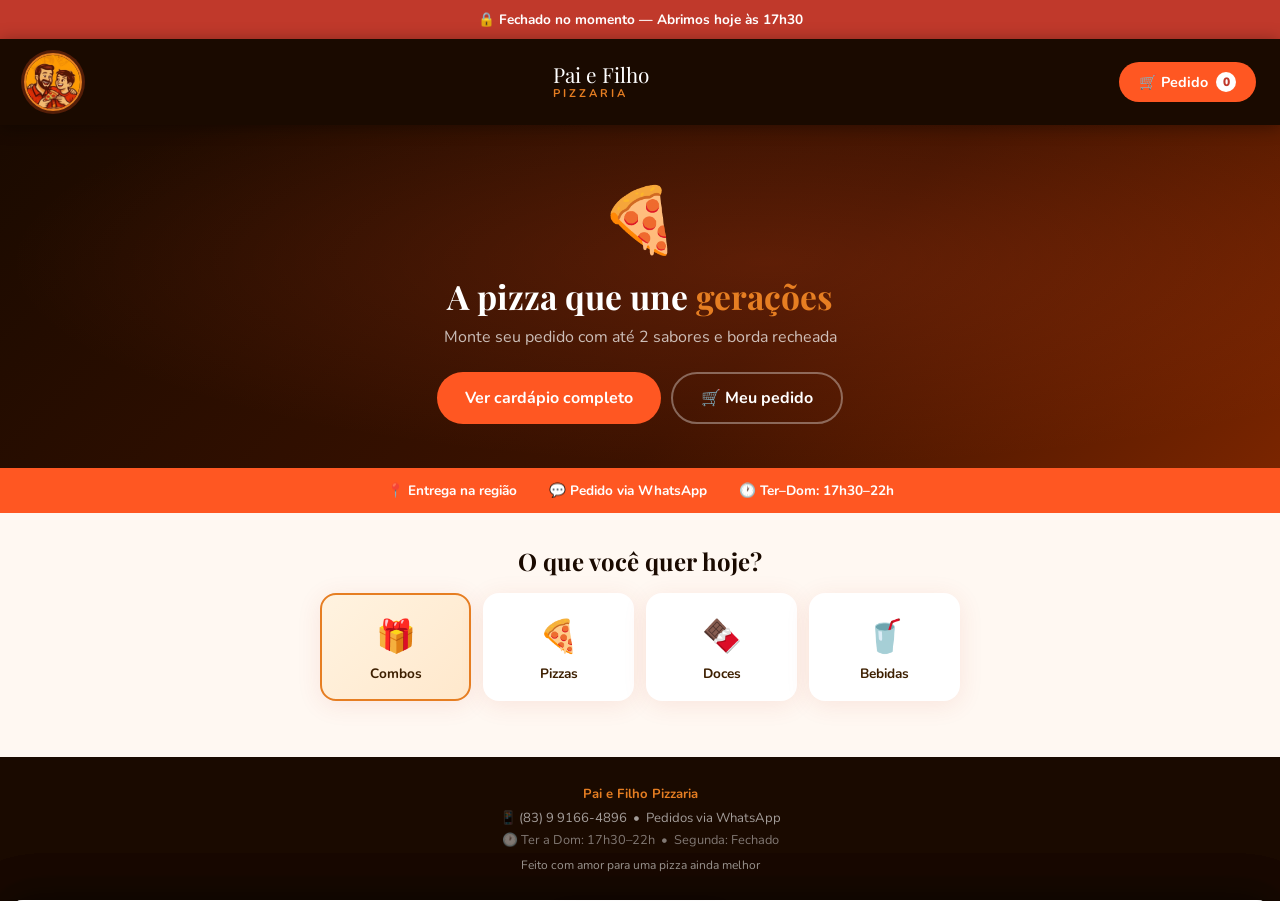
==== src/pages/index.html @ 6d464935 "chore(html): change html index name" ====
<!DOCTYPE html>
<html lang="pt-br">
<head>
  <meta charset="UTF-8" />
  <meta name="viewport" content="width=device-width, initial-scale=1.0"/>
  <title>Pai e Filho Pizzaria</title>
  <link rel="icon" href="../public/logo_pizzaria.jpeg" type="image/jpeg">
  <link href="https://fonts.googleapis.com/css2?family=Playfair+Display:wght@700;900&family=Nunito:wght@400;600;700&display=swap" rel="stylesheet"/>
  <link rel="stylesheet" href="../style/style.css">
</head>
<body>

  <!-- BANNER DE HORÁRIO -->
  <div id="horarioBanner" class="horario-banner"></div>

  <!-- CABEÇALHO -->
  <header>
    <div class="header-logo">
      <div class="logo-circle">
        <img src="../public/logo_pizzaria.jpeg" alt="Pai e Filho Pizzaria">
      </div>
    </div>
      <div class="header-title">
        Pai e Filho
        <span>Pizzaria</span>
      </div>
    </div>
    <button class="carrinho-btn" onclick="abrirCarrinho()">
      🛒 Pedido
      <div id="badge">0</div>
    </button>
  </header>

  <!-- DESTAQUE / BANNER PRINCIPAL -->
  <section class="hero">
    <span class="hero-emoji">🍕</span>
    <h2>A pizza que une <em>gerações</em></h2>
    <p>Monte seu pedido com até 2 sabores e borda recheada</p>
    <div class="hero-btns">
      <button class="hero-btn" onclick="irParaCategorias()">Ver cardápio completo</button>
      <button class="hero-btn outline" onclick="abrirCarrinho()">🛒 Meu pedido</button>
    </div>
  </section>

  <!-- FAIXA DE INFORMAÇÕES -->
  <div class="info-banner">
    <span>📍 Entrega na região</span>
    <span>💬 Pedido via WhatsApp</span>
    <span>🕐 Ter–Dom: 17h30–22h</span>
  </div>

  <!-- CATEGORIAS -->
  <h2 class="sec-title" id="sec-cat">O que você quer hoje?</h2>
  <div class="categorias">
    <div class="cat-card" id="cat-combo" onclick="ativarCat('combo')">
      <span class="cat-emoji">🎁</span>
      Combos
    </div>
    <div class="cat-card" id="cat-pizza" onclick="ativarCat('pizza')">
      <span class="cat-emoji">🍕</span>
      Pizzas
    </div>
    <div class="cat-card" id="cat-doce" onclick="ativarCat('doce')">
      <span class="cat-emoji">🍫</span>
      Doces
    </div>
    <div class="cat-card" id="cat-bebida" onclick="ativarCat('bebida')">
      <span class="cat-emoji">🥤</span>
      Bebidas
    </div>
  </div>

  <!-- FILTROS DE SUBCATEGORIA -->
  <div class="filtros" id="filtros" style="display:none;">
    <button class="filtro-btn ativo" id="f-todos" onclick="filtrar('todos')">Todos</button>
    <button class="filtro-btn" id="f-tradicionais" onclick="filtrar('tradicionais')">Tradicionais</button>
    <button class="filtro-btn" id="f-especiais" onclick="filtrar('especiais')">Especiais</button>
  </div>

  <!-- CARDÁPIO -->
  <div id="cardapio"></div>

  <!-- MODAL MONTAR PIZZA -->
  <div class="modal-overlay" id="modalOverlay" onclick="fecharModal()"></div>
  <div id="modalPizza">
    <div class="modal-handle"></div>
    <div class="modal-header">
      <h2>🍕 Montar Pizza</h2>
      <button class="fechar-btn" onclick="fecharModal()">✕</button>
    </div>
    <div class="modal-body">

      <!-- TAMANHO -->
      <div class="modal-section">
        <h3>Tamanho</h3>
        <div class="tam-grid">
          <button class="tam-btn ativo" id="tam-P" onclick="escolherTamanho('P', this)">
            🍕 Pequena<br><span>R$ base</span>
          </button>
          <button class="tam-btn" id="tam-G" onclick="escolherTamanho('G', this)">
            🍕 Grande<br><span>R$ base</span>
          </button>
        </div>
      </div>

      <!-- SABORES -->
      <div class="modal-section">
        <h3>Sabores <span class="hint">Escolha até 2</span></h3>
        <p id="saboresSelecionados" class="sabores-info">Nenhum sabor selecionado</p>
        <div id="listaSabores" class="sabores-lista"></div>
      </div>

      <!-- BORDA RECHEADA -->
      <div class="modal-section">
        <h3>Borda recheada</h3>
        <div class="borda-grid" id="bordaGrid">
          <button class="borda-btn ativo" onclick="escolherBordaModal('Sem borda', 0, this)">Sem borda</button>
          <button class="borda-btn" onclick="escolherBordaModal('Requeijão', null, this)">Requeijão</button>
          <button class="borda-btn" onclick="escolherBordaModal('Cheddar', null, this)">Cheddar</button>
          <button class="borda-btn" onclick="escolherBordaModal('Chocolate Branco', null, this)">Choc. Branco</button>
          <button class="borda-btn" onclick="escolherBordaModal('Chocolate ao Leite', null, this)">Choc. Leite</button>
        </div>
        <p id="bordaModalInfo" class="borda-info">✅ Sem borda</p>
      </div>

      <!-- ADICIONAIS -->
      <div class="modal-section">
        <h3>Adicionais <span class="hint">1x cada • verduras grátis</span></h3>
        <div class="adicionais-grid" id="adicionaisGrid"></div>
        <p id="adicionaisInfo" class="borda-info"></p>
      </div>

      <!-- RESUMO DO PEDIDO -->
      <div class="modal-resumo" id="modalResumo">
        <span>Selecione sabor e tamanho</span>
        <span id="modalPreco">R$ 0,00</span>
      </div>

      <button class="confirmar-btn" onclick="confirmarPizza()">✅ Adicionar ao Pedido</button>
    </div>
  </div>

  <!-- MODAL COMBO -->
  <div class="modal-overlay" id="modalComboOverlay" onclick="fecharModalCombo()"></div>
  <div id="modalCombo">
    <div class="modal-handle"></div>
    <div class="modal-header">
      <h2 id="modalComboTitulo">🎁 Montar Combo</h2>
      <button class="fechar-btn" onclick="fecharModalCombo()">✕</button>
    </div>
    <div class="modal-body">
      <div id="modalComboDescricao" class="combo-modal-desc"></div>

      <!-- SELEÇÃO DE PIZZAS DO COMBO -->
      <div id="comboPizzasContainer"></div>

      <!-- BEBIDA DO COMBO (se aplicável) -->
      <div id="comboBebidaContainer" style="display:none;">
        <div class="modal-section">
          <h3>Bebida incluída</h3>
          <div id="comboBebidaOpcoes" class="borda-grid"></div>
        </div>
      </div>

      <!-- RESUMO -->
      <div class="modal-resumo" id="comboResumo">
        <span id="comboResumoTexto">Monte seu combo</span>
        <span id="comboPreco" style="font-size:1.2rem;color:var(--laranja2);font-family:'Playfair Display',serif;">R$ 45,00</span>
      </div>

      <button class="confirmar-btn" onclick="confirmarCombo()">✅ Adicionar Combo ao Pedido</button>
    </div>
  </div>

  <!-- FUNDO ESCURO DO CARRINHO -->
  <div class="overlay" id="overlay" onclick="fecharCarrinho()"></div>

  <!-- GAVETA DO CARRINHO -->
  <div id="drawer">
    <div class="drawer-handle"></div>
    <div class="drawer-header">
      <h2>🛒 Seu Pedido</h2>
      <button class="fechar-btn" onclick="fecharCarrinho()">✕</button>
    </div>
    <ul id="listaPedido">
      <li class="carrinho-vazio">
        <span class="big">🍕</span>
        Seu pedido está vazio.<br>Adicione itens do cardápio!
      </li>
    </ul>
    <div class="drawer-total">
      <span>Total</span>
      <span id="total">R$ 0,00</span>
    </div>
    <button class="wpp-btn" onclick="finalizarPedido()">
      <svg viewBox="0 0 24 24" xmlns="http://www.w3.org/2000/svg">
        <path d="M17.472 14.382c-.297-.149-1.758-.867-2.03-.967-.273-.099-.471-.148-.67.15-.197.297-.767.966-.94 1.164-.173.199-.347.223-.644.075-.297-.15-1.255-.463-2.39-1.475-.883-.788-1.48-1.761-1.653-2.059-.173-.297-.018-.458.13-.606.134-.133.298-.347.446-.52.149-.174.198-.298.298-.497.099-.198.05-.371-.025-.52-.075-.149-.669-1.612-.916-2.207-.242-.579-.487-.5-.669-.51-.173-.008-.371-.01-.57-.01-.198 0-.52.074-.792.372-.272.297-1.04 1.016-1.04 2.479 0 1.462 1.065 2.875 1.213 3.074.149.198 2.096 3.2 5.077 4.487.709.306 1.262.489 1.694.625.712.227 1.36.195 1.871.118.571-.085 1.758-.719 2.006-1.413.248-.694.248-1.289.173-1.413-.074-.124-.272-.198-.57-.347z"/>
        <path d="M12 0C5.373 0 0 5.373 0 12c0 2.117.549 4.107 1.51 5.837L.057 23.882l6.204-1.627A11.94 11.94 0 0012 24c6.627 0 12-5.373 12-12S18.627 0 12 0zm0 21.818a9.818 9.818 0 01-5.006-1.374l-.36-.214-3.724.977.997-3.635-.234-.374A9.818 9.818 0 0112 2.182c5.428 0 9.818 4.39 9.818 9.818S17.428 21.818 12 21.818z"/>
      </svg>
      Finalizar pelo WhatsApp
    </button>
  </div>

  <!-- NOTIFICAÇÃO FLUTUANTE (TOAST) -->
  <div id="toast">✅ Item adicionado!</div>

  <footer>
    <p><strong>Pai e Filho Pizzaria</strong></p>
    <p style="margin-top:6px;">📱 (83) 9 9166-4896 &nbsp;•&nbsp; Pedidos via WhatsApp</p>
    <p style="margin-top:4px; font-size:0.8rem; color:rgba(255,255,255,0.45);">🕐 Ter a Dom: 17h30–22h &nbsp;•&nbsp; Segunda: Fechado</p>
    <p style="margin-top:8px; font-size:0.75rem;">Feito com amor para uma pizza ainda melhor</p>
  </footer>

  <script src="../scripts/script.js"></script>
</body>
</html>
---- src/style/style.css ----
:root {
      --vermelho: #c0392b;
      --laranja: #e67e22;
      --laranja2: #ff5722;
      --creme: #fff8f2;
      --creme2: #ffeedd;
      --escuro: #1a0a00;
      --texto: #3d1f00;
      --cartao: #ffffff;
      --sombra: 0 4px 24px rgba(192,57,43,0.10);
    }

    *, *::before, *::after { margin:0; padding:0; box-sizing:border-box; }

    body {
      background: var(--creme);
      color: var(--texto);
      font-family: 'Nunito', sans-serif;
      min-height: 100vh;
      overflow-x: hidden;
    }

    /* ===== BANNER DE HORÁRIO ===== */
    .horario-banner {
      padding: 10px 20px;
      text-align: center;
      font-size: 0.85rem;
      font-weight: 700;
      font-family: 'Nunito', sans-serif;
      display: flex;
      align-items: center;
      justify-content: center;
      gap: 8px;
      transition: background 0.3s;
    }
    .horario-banner.aberto {
      background: #1a7a3a;
      color: #fff;
    }
    .horario-banner.pre-abertura {
      background: #e67e22;
      color: #fff;
    }
    .horario-banner.fechado {
      background: #c0392b;
      color: #fff;
    }
    .horario-banner.segunda {
      background: #2c2c2c;
      color: rgba(255,255,255,0.75);
    }
    .horario-banner .pulse {
      display: inline-block;
      width: 8px; height: 8px;
      border-radius: 50%;
      background: #fff;
      animation: piscar 1.2s ease-in-out infinite;
      flex-shrink: 0;
    }
    @keyframes piscar {
      0%,100% { opacity: 1; }
      50% { opacity: 0.2; }
    }

    /* ===== CABEÇALHO ===== */
    header {
      background: var(--escuro);
      padding: 14px 24px;
      display: flex;
      align-items: center;
      justify-content: space-between;
      position: sticky;
      top: 0;
      z-index: 100;
      box-shadow: 0 2px 16px rgba(0,0,0,0.35);
    }

    .header-logo {
      display: flex;
      align-items: center;
      gap: 12px;
    }

    .logo-circle {
      width: 58px;
      height: 58px;
      border-radius: 50%;
      overflow: hidden;
      flex-shrink: 0;
      border: 2px solid var(--laranja);
      box-shadow: 0 0 0 3px rgba(255,87,34,0.25);
    }

    .logo-circle img {
      width: 160%;
      height: 160%;
      object-fit: cover;
      object-position: 30% 5%;
      display: block;
      margin-left: -30%;
    }

    .header-title {
      font-family: 'Playfair Display', serif;
      color: #fff;
      font-size: 1.3rem;
      line-height: 1.1;
    }

    .header-title span {
      display: block;
      font-size: 0.7rem;
      font-family: 'Nunito', sans-serif;
      color: var(--laranja);
      letter-spacing: 3px;
      text-transform: uppercase;
      font-weight: 700;
      margin-top: 2px;
    }

    .carrinho-btn {
      background: var(--laranja2);
      border: none;
      color: white;
      border-radius: 50px;
      padding: 10px 20px;
      font-family: 'Nunito', sans-serif;
      font-weight: 700;
      font-size: 0.9rem;
      cursor: pointer;
      display: flex;
      align-items: center;
      gap: 8px;
      transition: background 0.2s, transform 0.15s;
      position: relative;
    }
    .carrinho-btn:hover { background: var(--vermelho); transform: scale(1.04); }
    #badge {
      background: #fff;
      color: var(--vermelho);
      border-radius: 50%;
      font-size: 0.75rem;
      width: 20px; height: 20px;
      display: flex; align-items: center; justify-content: center;
      font-weight: 900;
    }

    /* ===== DESTAQUE / BANNER PRINCIPAL ===== */
    .hero {
      background: linear-gradient(135deg, #1a0a00 0%, #3d1200 60%, #7a2500 100%);
      padding: 52px 24px 44px;
      text-align: center;
      position: relative;
      overflow: hidden;
    }
    .hero::before {
      content: '';
      position: absolute;
      inset: 0;
      background: radial-gradient(ellipse at 60% 40%, rgba(255,87,34,0.18) 0%, transparent 70%);
    }
    .hero-emoji {
      font-size: 64px;
      display: block;
      margin-bottom: 12px;
      animation: flutuar 3s ease-in-out infinite;
    }
    @keyframes flutuar {
      0%,100% { transform: translateY(0); }
      50% { transform: translateY(-10px); }
    }
    .hero h2 {
      font-family: 'Playfair Display', serif;
      font-size: 2.1rem;
      color: #fff;
      line-height: 1.15;
      position: relative;
    }
    .hero h2 em {
      font-style: normal;
      color: var(--laranja);
    }
    .hero p {
      color: rgba(255,255,255,0.72);
      margin-top: 10px;
      font-size: 1rem;
      position: relative;
    }
    .hero-btns {
      display: flex;
      gap: 10px;
      justify-content: center;
      flex-wrap: wrap;
      margin-top: 24px;
      position: relative;
    }
    .hero-btn {
      background: var(--laranja2);
      color: white;
      border: none;
      border-radius: 50px;
      padding: 13px 28px;
      font-family: 'Nunito', sans-serif;
      font-weight: 700;
      font-size: 1rem;
      cursor: pointer;
      transition: background 0.2s, transform 0.15s;
    }
    .hero-btn:hover { background: var(--vermelho); transform: scale(1.04); }
    .hero-btn.outline {
      background: transparent;
      border: 2px solid rgba(255,255,255,0.35);
      color: white;
    }
    .hero-btn.outline:hover { background: rgba(255,255,255,0.1); }

    /* ===== FAIXA DE INFORMAÇÕES ===== */
    .info-banner {
      background: var(--laranja2);
      color: white;
      display: flex;
      justify-content: center;
      gap: 32px;
      padding: 13px 24px;
      font-size: 0.85rem;
      font-weight: 700;
      flex-wrap: wrap;
    }
    .info-banner span { display: flex; align-items: center; gap: 5px; }

    /* ===== CATEGORIAS ===== */
    .sec-title {
      font-family: 'Playfair Display', serif;
      font-size: 1.5rem;
      color: var(--escuro);
      padding: 32px 20px 0;
      text-align: center;
    }
    .categorias {
      display: grid;
      grid-template-columns: repeat(4, 1fr);
      gap: 12px;
      padding: 16px 20px;
      max-width: 680px;
      margin: 0 auto;
    }
    .cat-card {
      background: var(--cartao);
      border-radius: 16px;
      padding: 20px 10px 16px;
      text-align: center;
      cursor: pointer;
      box-shadow: var(--sombra);
      border: 2px solid transparent;
      transition: border 0.2s, transform 0.15s, box-shadow 0.2s;
      font-weight: 700;
      font-size: 0.85rem;
      color: var(--texto);
    }
    .cat-card:hover, .cat-card.ativo {
      border-color: var(--laranja2);
      transform: translateY(-3px);
      box-shadow: 0 8px 28px rgba(255,87,34,0.18);
      color: var(--laranja2);
    }
    /* destaque especial para combos */
    #cat-combo {
      background: linear-gradient(135deg, #fff3e0 0%, #ffe8cc 100%);
      border-color: var(--laranja);
    }
    #cat-combo:hover, #cat-combo.ativo {
      background: var(--laranja2);
      color: white;
      border-color: var(--laranja2);
    }
    .cat-card .cat-emoji { font-size: 2rem; display: block; margin-bottom: 6px; }

    /* ===== FILTROS DE SUBCATEGORIA ===== */
    .filtros {
      display: flex;
      gap: 8px;
      padding: 0 20px 10px;
      overflow-x: auto;
      scrollbar-width: none;
      max-width: 680px;
      margin: 0 auto;
    }
    .filtros::-webkit-scrollbar { display: none; }
    .filtro-btn {
      background: var(--creme2);
      border: 2px solid transparent;
      border-radius: 50px;
      padding: 7px 18px;
      font-family: 'Nunito', sans-serif;
      font-weight: 700;
      font-size: 0.82rem;
      cursor: pointer;
      white-space: nowrap;
      color: var(--texto);
      transition: all 0.18s;
    }
    .filtro-btn:hover, .filtro-btn.ativo {
      background: var(--laranja2);
      color: white;
      border-color: var(--laranja2);
    }

    /* ===== CARDÁPIO ===== */
    #cardapio {
      display: none;
      padding: 0 20px 20px;
      max-width: 680px;
      margin: 0 auto;
    }
    .item {
      background: var(--cartao);
      border-radius: 14px;
      padding: 16px;
      margin-top: 10px;
      display: flex;
      align-items: center;
      justify-content: space-between;
      gap: 12px;
      box-shadow: var(--sombra);
      transition: box-shadow 0.2s, transform 0.15s;
      animation: aparecer 0.3s ease both;
    }
    @keyframes aparecer {
      from { opacity:0; transform: translateY(12px); }
      to   { opacity:1; transform: translateY(0); }
    }
    .item:hover { box-shadow: 0 6px 24px rgba(255,87,34,0.13); transform: translateY(-2px); }
    .item-info p {
      font-weight: 700;
      font-size: 0.97rem;
      color: var(--escuro);
    }
    .item-info small {
      display: block;
      color: #888;
      font-size: 0.78rem;
      margin-top: 3px;
      line-height: 1.35;
    }
    .item-info .precos {
      margin-top: 6px;
      display: flex;
      gap: 8px;
    }
    .preco-tag {
      background: var(--creme2);
      color: var(--vermelho);
      font-weight: 700;
      font-size: 0.8rem;
      border-radius: 8px;
      padding: 3px 10px;
      cursor: pointer;
      border: 2px solid transparent;
      font-family: 'Nunito', sans-serif;
      transition: all 0.15s;
    }
    .preco-tag:hover {
      background: var(--laranja2);
      color: white;
      border-color: var(--laranja2);
      transform: scale(1.06);
    }
    .item-add {
      background: var(--laranja2);
      color: white;
      border: none;
      border-radius: 50px;
      padding: 9px 18px;
      font-family: 'Nunito', sans-serif;
      font-weight: 700;
      font-size: 0.85rem;
      cursor: pointer;
      white-space: nowrap;
      flex-shrink: 0;
      transition: background 0.2s, transform 0.15s;
    }
    .item-add:hover { background: var(--vermelho); transform: scale(1.06); }

    /* ===== CARDS DE COMBO ===== */
    .combo-grid {
      display: flex;
      flex-direction: column;
      gap: 14px;
      padding: 12px 0 20px;
    }
    .combo-card {
      background: var(--cartao);
      border-radius: 18px;
      overflow: hidden;
      box-shadow: var(--sombra);
      border: 2px solid transparent;
      transition: border 0.2s, transform 0.15s, box-shadow 0.2s;
      animation: aparecer 0.3s ease both;
      display: flex;
      flex-direction: column;
    }
    .combo-card:hover {
      border-color: var(--laranja2);
      transform: translateY(-2px);
      box-shadow: 0 8px 28px rgba(255,87,34,0.2);
    }
    .combo-img-wrapper {
      width: 100%;
      height: 160px;
      overflow: hidden;
      background: linear-gradient(135deg, #3d1200 0%, #7a2500 100%);
      position: relative;
      display: flex;
      align-items: center;
      justify-content: center;
    }
    .combo-img-emoji {
      font-size: 72px;
      position: relative;
      z-index: 1;
    }
    .combo-img-overlay {
      position: absolute;
      inset: 0;
      background: radial-gradient(ellipse at 50% 50%, rgba(255,87,34,0.15) 0%, transparent 70%);
    }
    .combo-badge {
      position: absolute;
      top: 12px;
      right: 12px;
      background: var(--laranja2);
      color: white;
      font-size: 0.72rem;
      font-weight: 700;
      padding: 4px 10px;
      border-radius: 50px;
      font-family: 'Nunito', sans-serif;
      z-index: 2;
    }
    .combo-body {
      padding: 16px;
      display: flex;
      justify-content: space-between;
      align-items: flex-start;
      gap: 12px;
    }
    .combo-info h3 {
      font-family: 'Playfair Display', serif;
      font-size: 1.1rem;
      color: var(--escuro);
      margin-bottom: 6px;
    }
    .combo-itens {
      list-style: none;
      padding: 0;
      margin: 0;
    }
    .combo-itens li {
      font-size: 0.82rem;
      color: #666;
      font-weight: 600;
      padding: 2px 0;
      display: flex;
      align-items: center;
      gap: 6px;
    }
    .combo-itens li::before {
      content: '✓';
      color: var(--laranja2);
      font-weight: 900;
      font-size: 0.75rem;
    }
    .combo-preco-area {
      display: flex;
      flex-direction: column;
      align-items: flex-end;
      gap: 8px;
      flex-shrink: 0;
    }
    .combo-preco {
      font-family: 'Playfair Display', serif;
      font-size: 1.4rem;
      color: var(--laranja2);
      font-weight: 700;
      white-space: nowrap;
    }
    .combo-btn {
      background: var(--laranja2);
      color: white;
      border: none;
      border-radius: 50px;
      padding: 9px 18px;
      font-family: 'Nunito', sans-serif;
      font-weight: 700;
      font-size: 0.82rem;
      cursor: pointer;
      white-space: nowrap;
      transition: background 0.2s, transform 0.15s;
    }
    .combo-btn:hover { background: var(--vermelho); transform: scale(1.04); }

    /* ===== MODAL MONTAR PIZZA ===== */
    .modal-overlay {
      display: none;
      position: fixed;
      inset: 0;
      background: rgba(0,0,0,0.55);
      z-index: 200;
    }
    .modal-overlay.aberto { display: block; }

    #modalPizza, #modalCombo {
      position: fixed;
      bottom: 0; left: 0; right: 0;
      background: white;
      border-radius: 24px 24px 0 0;
      max-height: 90vh;
      overflow-y: auto;
      z-index: 300;
      transform: translateY(100%);
      transition: transform 0.35s cubic-bezier(.4,0,.2,1);
      box-shadow: 0 -8px 40px rgba(0,0,0,0.2);
    }
    #modalPizza.aberto, #modalCombo.aberto { transform: translateY(0); }

    .modal-handle {
      width: 44px; height: 5px;
      background: #ddd;
      border-radius: 4px;
      margin: 14px auto 0;
    }
    .modal-header {
      display: flex;
      align-items: center;
      justify-content: space-between;
      padding: 16px 20px 12px;
      border-bottom: 1px solid #f0ece8;
      position: sticky;
      top: 0;
      background: white;
      z-index: 1;
    }
    .modal-header h2 {
      font-family: 'Playfair Display', serif;
      font-size: 1.2rem;
      color: var(--escuro);
    }
    .fechar-btn {
      background: none;
      border: none;
      font-size: 1.5rem;
      cursor: pointer;
      color: #888;
    }
    .modal-body {
      padding: 0 20px 20px;
    }
    .modal-section {
      margin-top: 20px;
    }
    .modal-section h3 {
      font-family: 'Playfair Display', serif;
      font-size: 1rem;
      color: var(--escuro);
      margin-bottom: 10px;
      display: flex;
      align-items: center;
      gap: 8px;
    }
    .hint {
      font-family: 'Nunito', sans-serif;
      font-size: 0.75rem;
      color: #aaa;
      font-weight: 600;
    }

    /* SELEÇÃO DE TAMANHO */
    .tam-grid {
      display: grid;
      grid-template-columns: 1fr 1fr;
      gap: 10px;
    }
    .tam-btn {
      background: var(--creme2);
      border: 2px solid transparent;
      border-radius: 14px;
      padding: 14px 10px;
      text-align: center;
      font-family: 'Nunito', sans-serif;
      font-weight: 700;
      font-size: 0.9rem;
      cursor: pointer;
      color: var(--texto);
      transition: all 0.18s;
      line-height: 1.6;
    }
    .tam-btn span {
      display: block;
      font-size: 0.78rem;
      color: #999;
      font-weight: 600;
    }
    .tam-btn:hover, .tam-btn.ativo {
      background: var(--laranja2);
      color: white;
      border-color: var(--laranja2);
    }
    .tam-btn.ativo span { color: rgba(255,255,255,0.8); }

    /* LISTA DE SABORES */
    .sabores-info {
      font-size: 0.83rem;
      color: var(--laranja2);
      font-weight: 700;
      margin-bottom: 10px;
      min-height: 20px;
    }
    .sabores-lista {
      display: flex;
      flex-direction: column;
      gap: 6px;
      max-height: 220px;
      overflow-y: auto;
      padding-right: 4px;
    }
    .sabores-lista::-webkit-scrollbar { width: 4px; }
    .sabores-lista::-webkit-scrollbar-track { background: #f0ece8; border-radius: 4px; }
    .sabores-lista::-webkit-scrollbar-thumb { background: var(--laranja); border-radius: 4px; }
    .sabor-item {
      display: flex;
      align-items: center;
      justify-content: space-between;
      background: var(--creme);
      border: 2px solid transparent;
      border-radius: 10px;
      padding: 10px 12px;
      cursor: pointer;
      transition: all 0.15s;
      gap: 8px;
    }
    .sabor-item:hover { border-color: var(--laranja); }
    .sabor-item.selecionado {
      border-color: var(--laranja2);
      background: #fff3e0;
    }
    .sabor-item.desabilitado {
      opacity: 0.4;
      cursor: not-allowed;
    }
    .sabor-nome {
      font-weight: 700;
      font-size: 0.88rem;
      color: var(--escuro);
      flex: 1;
    }
    .sabor-preco {
      font-size: 0.8rem;
      color: var(--vermelho);
      font-weight: 700;
      white-space: nowrap;
    }
    .sabor-check {
      width: 20px; height: 20px;
      border: 2px solid #ddd;
      border-radius: 6px;
      display: flex; align-items: center; justify-content: center;
      font-size: 0.7rem;
      flex-shrink: 0;
      transition: all 0.15s;
    }
    .sabor-item.selecionado .sabor-check {
      background: var(--laranja2);
      border-color: var(--laranja2);
      color: white;
    }

    /* ADICIONAIS */
    .adicionais-grid {
      display: flex;
      flex-wrap: wrap;
      gap: 8px;
    }
    .adicional-btn {
      background: white;
      border: 2px solid #ddd;
      color: var(--texto);
      border-radius: 50px;
      padding: 7px 14px;
      font-family: 'Nunito', sans-serif;
      font-weight: 700;
      font-size: 0.8rem;
      cursor: pointer;
      transition: all 0.15s;
      display: flex;
      align-items: center;
      gap: 5px;
    }
    .adicional-btn .adicional-preco {
      font-size: 0.72rem;
      color: #aaa;
      font-weight: 600;
    }
    .adicional-btn:hover { border-color: var(--laranja); }
    .adicional-btn.selecionado {
      background: var(--laranja2);
      color: white;
      border-color: var(--laranja2);
    }
    .adicional-btn.selecionado .adicional-preco { color: rgba(255,255,255,0.8); }

    /* SELEÇÃO DE BORDA */
    .borda-grid {
      display: flex;
      flex-wrap: wrap;
      gap: 8px;
    }
    .borda-btn {
      background: white;
      border: 2px solid var(--laranja);
      color: var(--texto);
      border-radius: 50px;
      padding: 8px 16px;
      font-family: 'Nunito', sans-serif;
      font-weight: 700;
      font-size: 0.82rem;
      cursor: pointer;
      transition: all 0.15s;
    }
    .borda-btn:hover, .borda-btn.ativo {
      background: var(--laranja2);
      color: white;
      border-color: var(--laranja2);
    }
    .borda-info {
      margin-top: 8px;
      font-size: 0.82rem;
      color: var(--vermelho);
      font-weight: 700;
    }

    /* RESUMO E BOTÃO DE CONFIRMAR */
    .modal-resumo {
      background: var(--creme2);
      border-radius: 12px;
      padding: 14px 16px;
      margin-top: 20px;
      display: flex;
      justify-content: space-between;
      align-items: center;
      font-weight: 700;
      font-size: 0.9rem;
      color: var(--texto);
    }
    #modalPreco {
      font-size: 1.2rem;
      color: var(--laranja2);
      font-family: 'Playfair Display', serif;
    }
    .confirmar-btn {
      display: block;
      width: 100%;
      background: var(--laranja2);
      color: white;
      border: none;
      border-radius: 14px;
      padding: 16px;
      font-family: 'Nunito', sans-serif;
      font-weight: 700;
      font-size: 1rem;
      cursor: pointer;
      margin-top: 12px;
      transition: background 0.2s, transform 0.15s;
      box-shadow: 0 4px 16px rgba(255,87,34,0.3);
    }
    .confirmar-btn:hover { background: var(--vermelho); transform: scale(1.01); }

    /* MODAL COMBO */
    .combo-modal-desc {
      margin-top: 16px;
      background: var(--creme2);
      border-radius: 12px;
      padding: 14px 16px;
      font-size: 0.85rem;
      color: var(--texto);
      font-weight: 600;
      line-height: 1.5;
    }
    .combo-pizza-slot {
      margin-top: 20px;
    }
    .combo-pizza-slot h3 {
      font-family: 'Playfair Display', serif;
      font-size: 1rem;
      color: var(--escuro);
      margin-bottom: 6px;
    }
    .combo-pizza-selecionada {
      font-size: 0.83rem;
      color: var(--laranja2);
      font-weight: 700;
      margin-bottom: 8px;
      min-height: 18px;
    }
    .combo-bebida-selecionada {
      font-size: 0.83rem;
      color: var(--laranja2);
      font-weight: 700;
      margin-top: 8px;
    }

    /* ===== GAVETA DO CARRINHO ===== */
    .overlay {
      display: none;
      position: fixed;
      inset: 0;
      background: rgba(0,0,0,0.5);
      z-index: 200;
    }
    .overlay.aberto { display: block; }

    #drawer {
      position: fixed;
      bottom: 0; left: 0; right: 0;
      background: white;
      border-radius: 24px 24px 0 0;
      padding: 0 0 32px;
      max-height: 85vh;
      overflow-y: auto;
      z-index: 300;
      transform: translateY(100%);
      transition: transform 0.35s cubic-bezier(.4,0,.2,1);
      box-shadow: 0 -8px 40px rgba(0,0,0,0.2);
    }
    #drawer.aberto { transform: translateY(0); }

    .drawer-handle {
      width: 44px; height: 5px;
      background: #ddd;
      border-radius: 4px;
      margin: 14px auto 0;
    }
    .drawer-header {
      display: flex;
      align-items: center;
      justify-content: space-between;
      padding: 16px 20px 10px;
      border-bottom: 1px solid #f0ece8;
    }
    .drawer-header h2 {
      font-family: 'Playfair Display', serif;
      font-size: 1.25rem;
      color: var(--escuro);
    }

    #listaPedido {
      list-style: none;
      padding: 12px 20px;
    }
    #listaPedido li {
      display: flex;
      justify-content: space-between;
      align-items: flex-start;
      padding: 10px 0;
      border-bottom: 1px dashed #f0ece8;
      font-size: 0.9rem;
      color: var(--texto);
      font-weight: 600;
      gap: 8px;
    }
    #listaPedido li .item-desc {
      flex: 1;
      line-height: 1.4;
    }
    #listaPedido li .item-desc small {
      display: block;
      color: #aaa;
      font-size: 0.75rem;
      font-weight: 400;
    }
    #listaPedido li .remover {
      background: none;
      border: none;
      color: #ccc;
      font-size: 1rem;
      cursor: pointer;
      padding: 0 4px;
      transition: color 0.15s;
      flex-shrink: 0;
    }
    #listaPedido li .remover:hover { color: var(--vermelho); }

    .drawer-total {
      padding: 14px 20px;
      display: flex;
      justify-content: space-between;
      align-items: center;
      font-size: 1.1rem;
      font-weight: 700;
      color: var(--escuro);
      font-family: 'Playfair Display', serif;
    }
    .drawer-total span:last-child { color: var(--laranja2); font-size: 1.3rem; }

    .wpp-btn {
      display: flex;
      align-items: center;
      justify-content: center;
      gap: 10px;
      margin: 10px 20px 0;
      background: #25d366;
      color: white;
      border: none;
      border-radius: 14px;
      padding: 16px;
      font-family: 'Nunito', sans-serif;
      font-weight: 700;
      font-size: 1.05rem;
      cursor: pointer;
      width: calc(100% - 40px);
      transition: background 0.2s, transform 0.15s;
      box-shadow: 0 4px 16px rgba(37,211,102,0.3);
    }
    .wpp-btn:hover { background: #1db954; transform: scale(1.02); }
    .wpp-btn svg { width: 22px; height: 22px; fill: white; }

    .carrinho-vazio {
      text-align: center;
      padding: 40px 20px;
      color: #bbb;
      font-size: 0.95rem;
    }
    .carrinho-vazio .big { font-size: 3rem; display: block; margin-bottom: 10px; }

    /* ===== NOTIFICAÇÃO FLUTUANTE (TOAST) ===== */
    #toast {
      position: fixed;
      bottom: 24px;
      left: 50%;
      transform: translateX(-50%) translateY(80px);
      background: var(--escuro);
      color: white;
      padding: 12px 24px;
      border-radius: 50px;
      font-weight: 700;
      font-size: 0.9rem;
      z-index: 500;
      transition: transform 0.3s cubic-bezier(.4,0,.2,1);
      white-space: nowrap;
      box-shadow: 0 4px 20px rgba(0,0,0,0.3);
    }
    #toast.show { transform: translateX(-50%) translateY(0); }

    /* ===== RODAPÉ ===== */
    footer {
      background: var(--escuro);
      color: rgba(255,255,255,0.6);
      text-align: center;
      padding: 28px 20px;
      font-size: 0.82rem;
      margin-top: 40px;
    }
    footer strong { color: var(--laranja); }

    /* ===== RESPONSIVO (TELAS PEQUENAS) ===== */
    @media (max-width: 480px) {
      .hero h2 { font-size: 1.6rem; }
      .categorias { grid-template-columns: repeat(2, 1fr); gap: 8px; }
    }
    @media (max-width: 340px) {
      .categorias { grid-template-columns: repeat(2, 1fr); }
    }
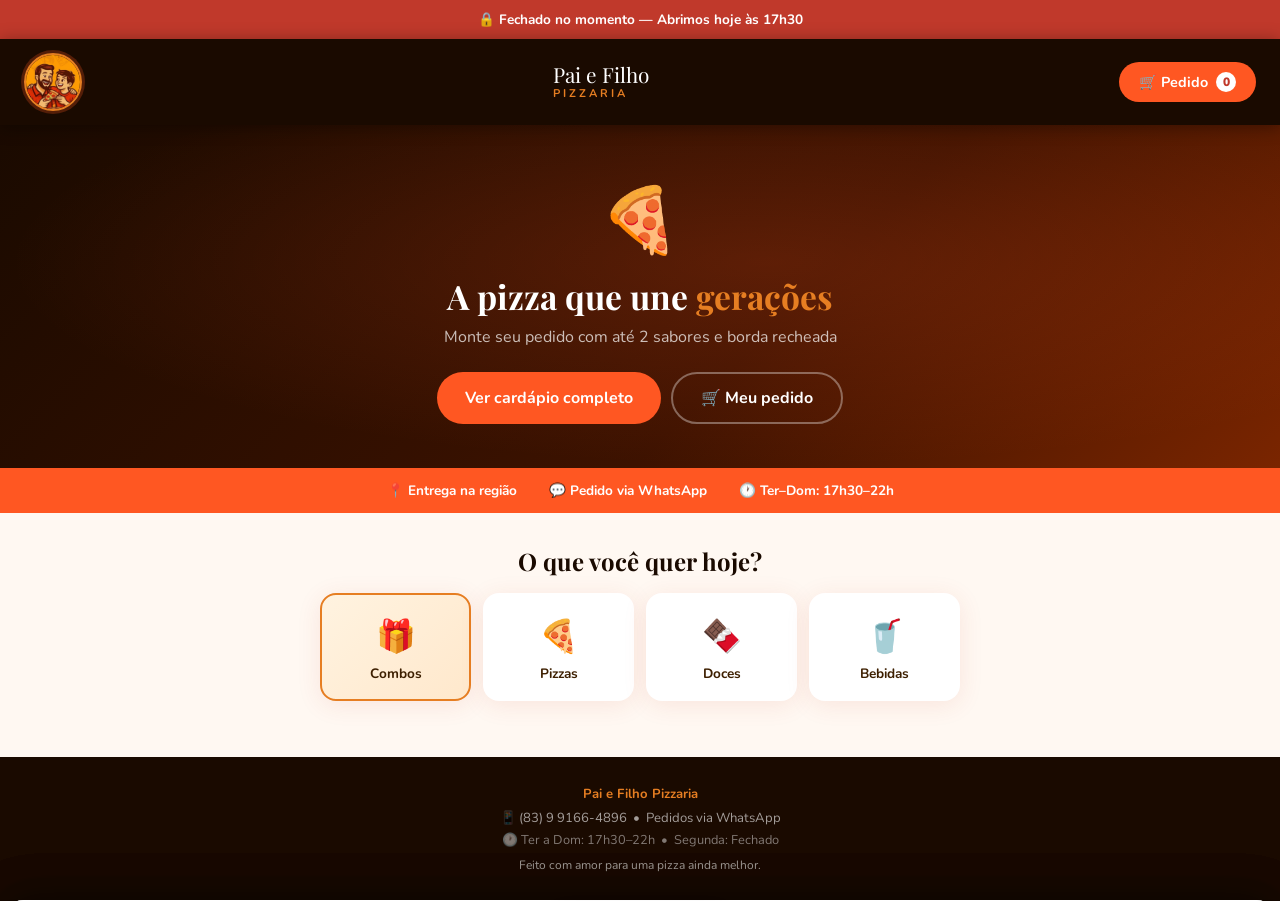
==== commit d1b814ed: "vai netlify" ====
--- a/src/pages/index.html
+++ b/src/pages/index.html
@@ -208,7 +208,7 @@
     <p><strong>Pai e Filho Pizzaria</strong></p>
     <p style="margin-top:6px;">📱 (83) 9 9166-4896 &nbsp;•&nbsp; Pedidos via WhatsApp</p>
     <p style="margin-top:4px; font-size:0.8rem; color:rgba(255,255,255,0.45);">🕐 Ter a Dom: 17h30–22h &nbsp;•&nbsp; Segunda: Fechado</p>
-    <p style="margin-top:8px; font-size:0.75rem;">Feito com amor para uma pizza ainda melhor</p>
+    <p style="margin-top:8px; font-size:0.75rem;">Feito com amor para uma pizza ainda melhor.</p>
   </footer>
 
   <script src="../scripts/script.js"></script>
